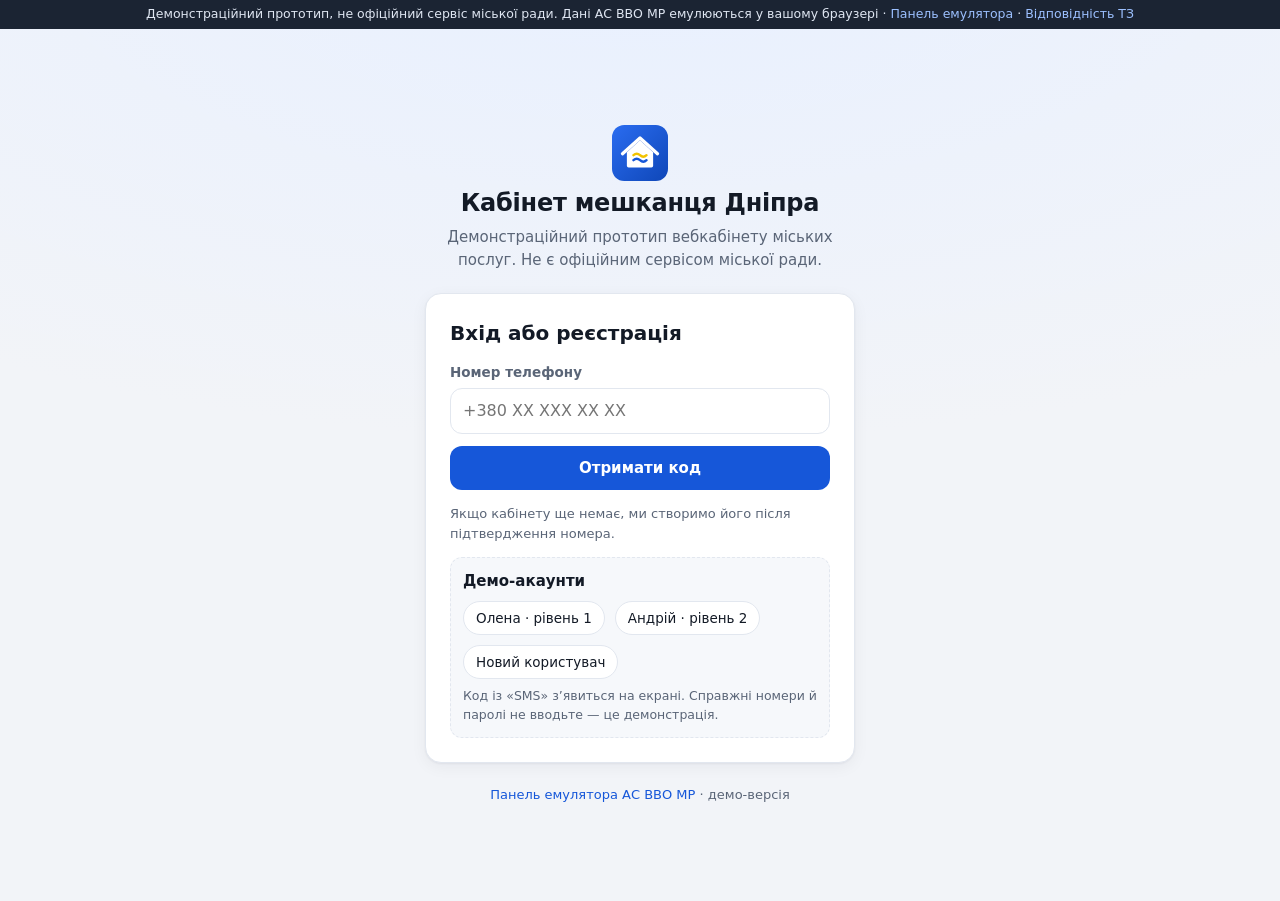
==== index.html @ 0089c043 "Кабінет мешканця Дніпра: демонстраційний прототип вебклієнта (PWA) Вхід з OTP і рівнями авторизації," ====
<!doctype html>
<html lang="uk">
<head>
<meta charset="utf-8">
<meta name="viewport" content="width=device-width, initial-scale=1, viewport-fit=cover">
<title>Кабінет мешканця Дніпра — демо</title>
<meta name="description" content="Демонстраційний прототип вебкабінету мешканця: міські сервіси, графіки відключень, паркування, медичний кабінет.">
<meta name="robots" content="noindex, nofollow">
<meta name="theme-color" content="#1657d9">
<link rel="manifest" href="manifest.webmanifest">
<link rel="icon" href="icons/icon.svg" type="image/svg+xml">
<link rel="apple-touch-icon" href="icons/icon-192.png">
<link rel="stylesheet" href="css/app.css">
</head>
<body>
<div id="demo-bar">Демонстраційний прототип, не офіційний сервіс міської ради. Дані АС ВВО МР емулюються у вашому браузері · <a href="#/emulator">Панель емулятора</a> · <a href="docs/vidpovidnist-tz.html">Відповідність ТЗ</a></div>
<div id="app">
  <aside id="nav"></aside>
  <main id="view" tabindex="-1"></main>
  <nav id="tabbar" aria-label="Основна навігація"></nav>
</div>
<div id="toasts" aria-live="polite"></div>
<noscript><p style="padding:24px">Для роботи кабінету потрібен JavaScript.</p></noscript>
<script type="module" src="js/main.js"></script>
</body>
</html>
---- css/app.css ----
:root {
  --bg: #f2f4f8; --surface: #fff; --surface2: #f6f8fb; --line: #e2e7ef; --text: #131a26; --muted: #5a6577;
  --pri: #1657d9; --pri-h: #0f47b8; --pri-soft: #e8f0ff; --on-pri: #fff;
  --ok: #1f8a53; --ok-soft: #e4f5ec; --warn: #b26a00; --warn-soft: #fff3dc; --err: #c93434; --err-soft: #fdeaea;
  --r: 16px; --r-sm: 10px; --shadow: 0 1px 2px rgba(16, 24, 40, .05), 0 4px 16px rgba(16, 24, 40, .05);
  --nav-w: 248px; color-scheme: light;
}
@media (prefers-color-scheme: dark) {
  :root { --bg: #0d1219; --surface: #161d28; --surface2: #1c2533; --line: #2a3546; --text: #e8edf5; --muted: #9aa7ba;
    --pri: #6c9dff; --pri-h: #8ab1ff; --pri-soft: #1b2a47; --on-pri: #08152e;
    --ok: #4cc38a; --ok-soft: #12301f; --warn: #f0b24a; --warn-soft: #33270f; --err: #ff7b7b; --err-soft: #3a1717;
    --shadow: 0 1px 2px rgba(0, 0, 0, .3); color-scheme: dark; }
}
* { box-sizing: border-box; }
html { -webkit-text-size-adjust: 100%; }
body { margin: 0; background: var(--bg); color: var(--text); font: 15px/1.5 system-ui, -apple-system, "Segoe UI", Roboto, "Helvetica Neue", Arial, sans-serif; }
h1, h2, h3, p { margin: 0; } h1 { font-size: 24px; line-height: 1.2; letter-spacing: -.01em; } h2 { font-size: 17px; display: flex; align-items: center; gap: 8px; flex-wrap: wrap; } h3 { font-size: 15px; margin-top: 6px; display: flex; align-items: center; gap: 6px; }
a { color: var(--pri); text-decoration: none; } a:hover { text-decoration: underline; }
small { font-size: 12.5px; color: var(--muted); display: block; }
button, input, select, textarea { font: inherit; color: inherit; }
button { cursor: pointer; } button:disabled { cursor: not-allowed; opacity: .55; }
:focus-visible { outline: 3px solid color-mix(in srgb, var(--pri) 55%, transparent); outline-offset: 2px; border-radius: 6px; }
.ic { width: 20px; height: 20px; flex: none; } .ic.big { width: 44px; height: 44px; color: var(--muted); }
.muted { color: var(--muted); } .sm { font-size: 13px; } .grow { flex: 1; min-width: 0; }
.row { display: flex; align-items: center; } .row.between { justify-content: space-between; } .row.end { justify-content: flex-end; } .row.gap { gap: 10px; } .row.wrap { flex-wrap: wrap; } .row.top { align-items: flex-start; }
.stack { display: flex; flex-direction: column; gap: 12px; }

/* каркас */
#demo-bar { background: #1b2433; color: #dfe6f2; font-size: 12.5px; padding: 5px 14px; text-align: center; }
#demo-bar a { color: #9cc0ff; }
#app { display: grid; grid-template-columns: var(--nav-w) minmax(0, 1fr); min-height: calc(100vh - 28px); }
#nav { background: var(--surface); border-right: 1px solid var(--line); padding: 18px 14px; display: flex; flex-direction: column; gap: 18px; position: sticky; top: 0; height: 100vh; }
.brand { display: flex; gap: 10px; align-items: center; color: var(--text); padding: 0 6px; } .brand:hover { text-decoration: none; } .brand b { display: block; line-height: 1.15; } .brand small { letter-spacing: .08em; text-transform: uppercase; font-size: 11px; }
#nav nav { display: flex; flex-direction: column; gap: 4px; flex: 1; }
#nav nav a, #tabbar a { display: flex; align-items: center; gap: 12px; padding: 10px 12px; border-radius: var(--r-sm); color: var(--muted); font-weight: 550; }
#nav nav a:hover { background: var(--surface2); text-decoration: none; color: var(--text); }
#nav nav a.on, #tabbar a.on { background: var(--pri-soft); color: var(--pri); }
.who { display: flex; gap: 10px; align-items: center; padding: 10px; border-radius: var(--r-sm); background: var(--surface2); color: var(--text); } .who:hover { text-decoration: none; } .who b { display: block; font-size: 14px; line-height: 1.2; margin-bottom: 3px; }
#view { padding: 26px clamp(16px, 3vw, 36px) 60px; max-width: 1180px; width: 100%; outline: none; }
.view { display: flex; flex-direction: column; gap: 16px; }
#tabbar { display: none; }
body.bare #nav, body.bare #tabbar { display: none !important; } body.bare #app { display: block; } body.bare #view { max-width: none; padding: 0; }
@media (max-width: 860px) {
  #app { display: block; } #nav { display: none; } #view { padding: 16px 16px 96px; }
  #tabbar { display: grid; grid-template-columns: repeat(4, 1fr); position: fixed; inset: auto 0 0 0; background: var(--surface); border-top: 1px solid var(--line); padding: 6px 8px calc(6px + env(safe-area-inset-bottom)); z-index: 20; gap: 4px; }
  #tabbar a { flex-direction: column; gap: 2px; font-size: 11.5px; padding: 6px 2px; justify-content: center; } h1 { font-size: 21px; }
}

/* базові компоненти */
.card { background: var(--surface); border: 1px solid var(--line); border-radius: var(--r); padding: 18px; box-shadow: var(--shadow); display: flex; flex-direction: column; gap: 12px; min-width: 0; }
.grid { display: grid; gap: 16px; } .grid.two, .home-grid { grid-template-columns: repeat(2, minmax(0, 1fr)); } .span2 { grid-column: span 2; } .svc-grid { grid-template-columns: repeat(auto-fill, minmax(280px, 1fr)); }
@media (max-width: 760px) { .grid.two, .home-grid { grid-template-columns: minmax(0, 1fr); } .span2 { grid-column: auto; } }
.btn { display: inline-flex; align-items: center; justify-content: center; gap: 8px; border: 1px solid transparent; background: var(--pri); color: var(--on-pri); padding: 10px 16px; border-radius: 12px; font-weight: 600; min-height: 42px; text-decoration: none !important; white-space: nowrap; }
.btn:hover:not(:disabled) { background: var(--pri-h); } .btn.block { width: 100%; } .btn.sm { padding: 6px 12px; min-height: 34px; font-size: 13.5px; border-radius: 10px; }
.btn.ghost { background: transparent; color: var(--pri); border-color: var(--line); } .btn.ghost:hover:not(:disabled) { background: var(--pri-soft); }
.btn.danger { background: var(--err); color: #fff; } .btn.danger:hover:not(:disabled) { filter: brightness(.92); background: var(--err); } .btn.light { background: #fff; color: #a31616; }
.icon-btn { border: 0; background: transparent; width: 38px; height: 38px; border-radius: 10px; display: inline-grid; place-items: center; color: var(--muted); flex: none; } .icon-btn:hover { background: var(--surface2); color: var(--text); } .icon-btn.on { color: var(--pri); background: var(--pri-soft); }
.link { border: 0; background: none; color: var(--pri); padding: 4px 0; font-weight: 550; } .link:hover { text-decoration: underline; }
.chip { border: 1px solid var(--line); background: var(--surface); border-radius: 999px; padding: 6px 12px; font-size: 13.5px; } .chip:hover { border-color: var(--pri); color: var(--pri); }
label { display: flex; flex-direction: column; gap: 5px; font-size: 13.5px; font-weight: 550; color: var(--muted); }
.input { border: 1px solid var(--line); background: var(--surface); border-radius: 12px; padding: 10px 12px; min-height: 44px; width: 100%; color: var(--text); font-weight: 400; font-size: 16px; }
.input:focus { outline: none; border-color: var(--pri); box-shadow: 0 0 0 3px var(--pri-soft); }
.input.otp { font-size: 26px; letter-spacing: .5em; text-align: center; font-variant-numeric: tabular-nums; } .plate-input { text-transform: uppercase; letter-spacing: .08em; font-weight: 600; }
.check { flex-direction: row; align-items: flex-start; gap: 10px; color: var(--text); font-weight: 400; font-size: 14.5px; } .check input { width: 18px; height: 18px; margin-top: 2px; accent-color: var(--pri); flex: none; }
fieldset { border: 0; padding: 0; margin: 0; display: flex; flex-direction: column; gap: 8px; } legend { font-size: 13.5px; font-weight: 550; color: var(--muted); padding: 0; margin-bottom: 6px; }
.seg-field label { flex-direction: row; align-items: center; gap: 8px; color: var(--text); font-weight: 400; }
.tag { display: inline-flex; align-items: center; gap: 4px; font-size: 11.5px; font-weight: 600; padding: 2px 8px; border-radius: 999px; background: var(--surface2); color: var(--muted); white-space: nowrap; }
.tag .ic { width: 13px; height: 13px; } .tag.demo { background: var(--warn-soft); color: var(--warn); font-weight: 600; } .tag.st-ok { background: var(--ok-soft); color: var(--ok); } .tag.st-info { background: var(--pri-soft); color: var(--pri); }
.lvl { display: inline-block; font-size: 12px; font-weight: 700; padding: 3px 10px; border-radius: 999px; white-space: nowrap; } .lvl0 { background: var(--surface2); color: var(--muted); border: 1px solid var(--line); } .lvl1 { background: var(--pri-soft); color: var(--pri); } .lvl2 { background: var(--ok-soft); color: var(--ok); }
.ava { width: 38px; height: 38px; border-radius: 50%; background: var(--pri); color: var(--on-pri); display: grid; place-items: center; font-weight: 700; flex: none; } .ava.sm { width: 32px; height: 32px; font-size: 13px; } .ava.big { width: 60px; height: 60px; font-size: 24px; }
.note { display: flex; gap: 10px; align-items: flex-start; background: var(--pri-soft); border-radius: var(--r-sm); padding: 10px 12px; font-size: 13.5px; } .note .ic { color: var(--pri); margin-top: 1px; } .note span { flex: 1; } .note.warn { background: var(--warn-soft); } .note.warn .ic { color: var(--warn); }
.empty { text-align: center; padding: 22px 12px; color: var(--muted); display: flex; flex-direction: column; gap: 8px; align-items: center; } .empty.err p { color: var(--err); }
.skel-wrap { display: flex; flex-direction: column; gap: 10px; } .skel { height: 44px; border-radius: 10px; background: linear-gradient(90deg, var(--surface2), var(--line), var(--surface2)); background-size: 200% 100%; animation: sk 1.2s infinite linear; } @keyframes sk { to { background-position: -200% 0; } }
@media (prefers-reduced-motion: reduce) { .skel { animation: none; } * { scroll-behavior: auto !important; transition: none !important; } }
.page-head { display: flex; align-items: center; gap: 8px; } .page-head .icon-btn { margin-left: -8px; color: var(--text); }
.table-wrap { overflow-x: auto; margin: 0 -6px; } .table-wrap.tall { max-height: 420px; overflow-y: auto; }
.table { width: 100%; border-collapse: collapse; font-size: 14px; } .table th { text-align: left; font-size: 12px; color: var(--muted); font-weight: 600; padding: 8px 6px; border-bottom: 1px solid var(--line); white-space: nowrap; position: sticky; top: 0; background: var(--surface); } .table td { padding: 9px 6px; border-bottom: 1px solid var(--line); vertical-align: middle; } .table tr:last-child td { border-bottom: 0; }
.table .num, .num { text-align: right; font-variant-numeric: tabular-nums; } .up { color: var(--err); } .dn { color: var(--ok); } .table tr.now td { background: var(--pri-soft); }
.hourly td { white-space: nowrap; }
.seg { display: inline-flex; background: var(--surface2); border: 1px solid var(--line); border-radius: 12px; padding: 3px; gap: 2px; max-width: 100%; } .seg > * { border: 0; background: transparent; padding: 7px 14px; border-radius: 9px; color: var(--muted); font-weight: 600; font-size: 14px; text-decoration: none !important; white-space: nowrap; } .seg > .on { background: var(--surface); color: var(--pri); box-shadow: var(--shadow); } .seg.wide { display: flex; } .seg.wide > * { flex: 1; text-align: center; } .seg.sm > * { padding: 4px 11px; font-size: 13px; }
.kv { display: flex; justify-content: space-between; align-items: center; gap: 12px; padding: 9px 0; border-bottom: 1px solid var(--line); } .kv:last-of-type { border-bottom: 0; } .kv b { font-weight: 550; overflow-wrap: anywhere; }
.navrow { display: flex; align-items: center; gap: 12px; padding: 12px 4px; border: 0; border-bottom: 1px solid var(--line); background: none; width: 100%; text-align: left; color: var(--text); font-weight: 500; text-decoration: none !important; } .navrow:last-child { border-bottom: 0; } .navrow span { flex: 1; } .navrow .ic:first-child { color: var(--muted); } .navrow .ic:last-child { color: var(--muted); width: 16px; } .navrow:hover { color: var(--pri); } .navrow.danger { color: var(--err); } .navrow.danger .ic { color: var(--err); }
.switch { flex-direction: row; align-items: center; gap: 12px; padding: 9px 0; border-bottom: 1px solid var(--line); color: var(--text); cursor: pointer; } .switch input { position: absolute; opacity: 0; width: 44px; height: 26px; margin: 0; cursor: pointer; } .switch .track { width: 44px; height: 26px; border-radius: 99px; background: var(--line); position: relative; flex: none; transition: background .15s; } .switch .track::after { content: ""; position: absolute; top: 3px; left: 3px; width: 20px; height: 20px; border-radius: 50%; background: #fff; box-shadow: 0 1px 3px rgba(0, 0, 0, .3); transition: transform .15s; } .switch input:checked + .track { background: var(--pri); } .switch input:checked + .track::after { transform: translateX(18px); } .switch input:focus-visible + .track { outline: 3px solid color-mix(in srgb, var(--pri) 55%, transparent); outline-offset: 2px; } .switch b { font-weight: 550; display: block; }

/* тости та модальні вікна */
#toasts { position: fixed; top: 14px; right: 14px; z-index: 100; display: flex; flex-direction: column; gap: 8px; max-width: min(380px, calc(100vw - 28px)); }
.toast { background: #1d2636; color: #fff; padding: 11px 14px; border-radius: 12px; box-shadow: 0 8px 28px rgba(0, 0, 0, .25); font-size: 14px; cursor: pointer; animation: tin .2s ease-out; display: block; } .toast .ic { vertical-align: -4px; } .toast.err { background: #b32626; } .toast.warn { background: #8a5200; } .toast.sms { background: #0f3d2a; border: 1px solid #2f9e6b; } .toast.hide { opacity: 0; transition: opacity .25s; } .toast small { color: rgba(255, 255, 255, .7); } .otp-demo { font-size: 20px; letter-spacing: .15em; font-variant-numeric: tabular-nums; }
@keyframes tin { from { transform: translateY(-8px); opacity: 0; } }
.modal-wrap { position: fixed; inset: 0; background: rgba(10, 16, 28, .55); z-index: 50; display: grid; place-items: center; padding: 16px; overflow-y: auto; }
.modal { background: var(--surface); border-radius: 18px; width: min(460px, 100%); box-shadow: 0 20px 60px rgba(0, 0, 0, .3); } .modal.wide { width: min(720px, 100%); }
.modal-head { display: flex; justify-content: space-between; align-items: center; padding: 14px 14px 0 20px; } .modal-head h3 { margin: 0; font-size: 17px; } .modal-body { padding: 12px 20px 20px; display: flex; flex-direction: column; gap: 14px; }
.pay-sum { font-size: 28px; font-weight: 700; } .doc-frame { width: 100%; height: min(60vh, 520px); border: 1px solid var(--line); border-radius: 10px; background: #fff; } .news-title { font-size: 20px; line-height: 1.3; }

/* вхід */
.auth { min-height: calc(100vh - 28px); display: flex; flex-direction: column; align-items: center; justify-content: center; gap: 22px; padding: 28px 16px; background: radial-gradient(1200px 500px at 50% -10%, var(--pri-soft), transparent); }
.auth-brand { text-align: center; max-width: 420px; display: flex; flex-direction: column; align-items: center; gap: 8px; } .auth-brand p { color: var(--muted); }
.auth-card { width: min(430px, 100%); padding: 24px; gap: 14px; } .auth-card h2 { font-size: 20px; } .auth-foot { font-size: 13px; color: var(--muted); }
.demo-box { border: 1px dashed var(--line); border-radius: 12px; padding: 12px; display: flex; flex-direction: column; gap: 8px; background: var(--surface2); }
.consent { border: 1px solid var(--line); border-radius: 12px; padding: 10px 12px; font-size: 13.5px; } .consent summary { cursor: pointer; font-weight: 600; } .consent p { margin-top: 8px; color: var(--muted); }

/* головна */
.hello { display: flex; justify-content: space-between; align-items: center; gap: 12px; }
.banner { display: flex; gap: 12px; align-items: center; background: var(--pri); color: var(--on-pri); padding: 14px 16px; border-radius: var(--r); text-decoration: none !important; } .banner div { flex: 1; } .banner b, .banner span { display: block; } .banner span { opacity: .9; font-size: 13.5px; }
.alert { display: flex; gap: 12px; align-items: center; padding: 12px 16px; border-radius: var(--r); border: 1px solid var(--line); background: var(--surface); flex-wrap: wrap; } .alert > div { flex: 1; min-width: 200px; } .alert b, .alert span { display: block; } .alert span { font-size: 13.5px; }
.alert .dot { width: 12px; height: 12px; border-radius: 50%; background: var(--muted); flex: none; }
.alert.on { background: #c22626; border-color: #c22626; color: #fff; } .alert.on .dot { background: #fff; animation: pulse 1.2s infinite; } .alert.off .dot { background: var(--ok); } .alert.na { background: var(--surface2); } .alert.na span { color: var(--muted); }
@keyframes pulse { 50% { opacity: .25; } }
.eco-now, .aqi-row { display: flex; gap: 14px; align-items: center; color: var(--text); text-decoration: none !important; padding: 8px; margin: -4px -8px; border-radius: 12px; } .eco-now:hover, .aqi-row:hover { background: var(--surface2); } .eco-now > div, .aqi-row > div { flex: 1; } .eco-now > div span, .aqi-row > div span { display: block; font-size: 13.5px; color: var(--muted); } .eco-now > .ic, .aqi-row > .ic { color: var(--muted); width: 16px; }
.wx { font-size: 34px; line-height: 1; color: inherit !important; } .wx.big { font-size: 64px; } .t { font-size: 34px; font-weight: 700; line-height: 1; letter-spacing: -.02em; }
.stats { display: grid; grid-template-columns: repeat(auto-fit, minmax(96px, 1fr)); gap: 8px; } .stats.three { grid-template-columns: repeat(3, 1fr); }
.stat { background: var(--surface2); border-radius: 12px; padding: 9px 11px; min-width: 0; } .stat b { display: block; font-size: 16px; font-variant-numeric: tabular-nums; } .stat span { font-size: 11.5px; color: var(--muted); }
.aqi-badge { min-width: 46px; height: 46px; padding: 0 8px; border-radius: 14px; color: #fff; display: inline-grid; place-items: center; font-weight: 700; font-size: 17px; flex: none; text-shadow: 0 1px 1px rgba(0, 0, 0, .25); } .aqi-badge.big { min-width: 72px; height: 72px; font-size: 28px; border-radius: 20px; } .aqi-badge.sm { min-width: 36px; height: 30px; font-size: 13px; border-radius: 9px; }
.fuel-row { display: grid; grid-template-columns: repeat(4, 1fr); gap: 8px; } .fuel-row div { border: 1px solid var(--line); border-radius: 12px; padding: 8px 10px; } .fuel-row b { font-variant-numeric: tabular-nums; }
.more { display: inline-flex; align-items: center; gap: 4px; font-weight: 600; font-size: 14px; margin-top: auto; } .more .ic { width: 15px; }
.news { display: grid; grid-template-columns: repeat(auto-fill, minmax(260px, 1fr)); gap: 10px; }
.news-item { text-align: left; border: 1px solid var(--line); background: var(--surface); border-radius: 14px; padding: 12px; display: flex; flex-direction: column; gap: 6px; align-items: flex-start; } .news-item:hover { border-color: var(--pri); } .news-item b { font-weight: 600; line-height: 1.35; }
.olist { display: flex; flex-direction: column; gap: 12px; } .oitem { border: 1px solid var(--line); border-radius: 14px; padding: 12px 14px; display: flex; flex-direction: column; gap: 8px; }
.obar { display: grid; grid-template-columns: repeat(48, 1fr); gap: 1px; height: 22px; border-radius: 6px; overflow: hidden; } .obar i { background: var(--ok-soft); } .obar i.off { background: #3a4252; } .obar i.maybe { background: repeating-linear-gradient(45deg, #c9ced8, #c9ced8 3px, #eef0f4 3px, #eef0f4 6px); }
@media (prefers-color-scheme: dark) { .obar i { background: #2f7d55; } .obar i.off { background: #05080d; outline: 1px solid #2a3546; } .obar i.maybe { background: repeating-linear-gradient(45deg, #5c6677, #5c6677 3px, #2a3546 3px, #2a3546 6px); } }
.oaxis { display: flex; justify-content: space-between; font-size: 11px; color: var(--muted); font-variant-numeric: tabular-nums; margin-top: -4px; } .osum { font-size: 14px; }
.k { display: inline-block; width: 10px; height: 10px; border-radius: 3px; margin-right: 5px; background: var(--ok); } .k.off { background: #3a4252; } .k.maybe { background: #b9bfca; }
.locked-inline { display: flex; gap: 10px; align-items: center; flex-wrap: wrap; color: var(--muted); } .lock-card { align-items: center; text-align: center; padding: 44px 20px; max-width: 520px; margin: 40px auto; }

/* погода, мапи */
.wx-now { flex-direction: row; flex-wrap: wrap; align-items: center; gap: 18px; } .wx-now .stats { flex: 1 1 320px; }
.days { display: flex; gap: 8px; overflow-x: auto; padding: 2px 2px 8px; scrollbar-width: thin; } .day { flex: 0 0 auto; min-width: 86px; border: 1px solid var(--line); background: var(--surface); border-radius: 14px; padding: 10px 8px; display: flex; flex-direction: column; align-items: center; gap: 3px; } .day.on { border-color: var(--pri); background: var(--pri-soft); } .day .wx { font-size: 24px; } .days.small .day { min-width: 78px; }
.aqi-top { flex-direction: row; align-items: center; gap: 16px; }
.map-layout { display: grid; grid-template-columns: minmax(0, 1fr) 330px; gap: 16px; align-items: start; } @media (max-width: 980px) { .map-layout { grid-template-columns: minmax(0, 1fr); } }
.map-card { padding: 8px; } .map { height: 460px; border-radius: 12px; overflow: hidden; z-index: 0; background: var(--surface2); } .map.tall { height: 520px; } @media (max-width: 760px) { .map, .map.tall { height: 360px; } }
.legend { display: flex; gap: 12px; flex-wrap: wrap; font-size: 12px; color: var(--muted); padding: 2px 6px 4px; } .legend i { display: inline-block; width: 12px; height: 12px; border-radius: 3px; margin-right: 4px; vertical-align: -2px; }
.side { max-height: 560px; } .st-list { display: flex; flex-direction: column; gap: 2px; overflow-y: auto; min-height: 0; margin: 0 -8px; }
.st { display: flex; gap: 10px; align-items: center; text-align: left; border: 0; background: none; padding: 8px; border-radius: 10px; width: 100%; } .st:hover { background: var(--surface2); } .st > span:last-child { flex: 1; min-width: 0; font-weight: 550; }
.aqi-pin { width: 34px; height: 34px; border-radius: 50%; color: #fff; display: grid; place-items: center; font: 700 12px system-ui; border: 2px solid #fff; box-shadow: 0 1px 5px rgba(0, 0, 0, .4); }
.pin-ic, .svc-ic { width: 36px; height: 36px; border-radius: 10px; background: var(--pri-soft); color: var(--pri); display: grid; place-items: center; flex: none; } .svc-ic { width: 46px; height: 46px; border-radius: 14px; } .svc-ic .ic { width: 24px; height: 24px; } .svc-ic.sm { width: 36px; height: 36px; border-radius: 10px; } .svc-ic.sm .ic { width: 20px; height: 20px; }
.leaflet-container { font: inherit; } .leaflet-popup-content { margin: 10px 12px; color: #131a26; }

/* сервіси */
.svc { flex-direction: row; align-items: center; gap: 14px; color: var(--text); text-decoration: none !important; } .svc:hover { border-color: var(--pri); } .svc > div { flex: 1; min-width: 0; } .svc b, .svc div span { display: block; } .svc div span { font-size: 13.5px; color: var(--muted); } .svc > .ic { color: var(--muted); width: 16px; } .svc.is-locked .svc-ic { background: var(--surface2); color: var(--muted); }
.req .docs { border-top: 1px solid var(--line); padding-top: 8px; display: flex; flex-direction: column; gap: 4px; } .docrow { display: flex; align-items: center; gap: 10px; } .docrow > .ic { color: var(--muted); }
.pat, .pick { display: flex; gap: 12px; align-items: flex-start; text-align: left; border: 1.5px solid var(--line); background: var(--surface); border-radius: 14px; padding: 14px; } .pat.on { border-color: var(--pri); background: var(--pri-soft); } .pick { flex-direction: row; align-items: center; box-shadow: none; } .pick:hover { border-color: var(--pri); } .pick > div { flex: 1; } .pick b, .pick span { display: block; } .pick span { font-size: 13.5px; color: var(--muted); } .pick > .ic:first-child { color: var(--pri); width: 26px; height: 26px; }
.crumbs { font-size: 13.5px; color: var(--muted); } .slots { display: grid; grid-template-columns: repeat(auto-fill, minmax(72px, 1fr)); gap: 8px; } .slot { border: 1px solid var(--line); background: var(--surface); border-radius: 10px; padding: 9px 0; font-weight: 600; font-variant-numeric: tabular-nums; } .slot:hover:not(:disabled) { border-color: var(--pri); background: var(--pri-soft); color: var(--pri); } .slot:disabled { text-decoration: line-through; background: var(--surface2); }
.appt, .car { display: flex; gap: 14px; align-items: center; padding: 10px 0; border-bottom: 1px solid var(--line); } .appt:last-of-type, .car:last-of-type { border-bottom: 0; } .appt.mute { opacity: .65; } .when { text-align: center; min-width: 62px; } .when b { font-size: 18px; display: block; font-variant-numeric: tabular-nums; } .past summary { cursor: pointer; color: var(--muted); font-size: 14px; padding: 6px 0; }
.plate { font: 700 15px/1 ui-monospace, "SF Mono", Menlo, Consolas, monospace; letter-spacing: .06em; border: 2px solid var(--text); border-radius: 7px; padding: 6px 9px 6px 20px; position: relative; white-space: nowrap; background: var(--surface); } .plate::before { content: ""; position: absolute; inset: 0 auto 0 0; width: 12px; background: linear-gradient(#1657d9 50%, #f2c300 50%); border-radius: 4px 0 0 4px; }
.tariff { flex-direction: row; align-items: center; gap: 12px; border: 1.5px solid var(--line); border-radius: 12px; padding: 12px; color: var(--text); cursor: pointer; } .tariff:has(input:checked) { border-color: var(--pri); background: var(--pri-soft); } .tariff div { flex: 1; } .tariff div b, .tariff div span { display: block; } .tariff div span { font-weight: 400; font-size: 13px; color: var(--muted); } .tariff input { accent-color: var(--pri); width: 18px; height: 18px; }
.fine { border: 1px solid var(--line); border-radius: 14px; padding: 14px; display: flex; flex-direction: column; gap: 8px; align-items: flex-start; } .fine > .row { width: 100%; } .fine .sum { font-size: 18px; } .fine.paid { opacity: .7; }
.acc-top { flex-direction: row; align-items: center; flex-wrap: wrap; gap: 16px; } .lvl-box { display: flex; flex-direction: column; gap: 6px; align-items: flex-end; text-align: right; max-width: 260px; } @media (max-width: 560px) { .lvl-box { align-items: flex-start; text-align: left; max-width: none; width: 100%; } }
.faq details { border-bottom: 1px solid var(--line); padding: 12px 0; } .faq details:last-child { border: 0; } .faq summary { cursor: pointer; font-weight: 600; } .faq p { margin-top: 8px; color: var(--muted); }
.log { display: flex; flex-direction: column; max-height: 520px; overflow-y: auto; } .logrow { display: grid; grid-template-columns: 140px 1fr; gap: 12px; padding: 8px 0 8px 10px; border-bottom: 1px solid var(--line); border-left: 3px solid var(--line); font-size: 14px; } .logrow time { color: var(--muted); font-variant-numeric: tabular-nums; font-size: 13px; } .logrow.warn { border-left-color: #e0a100; } .logrow.crit { border-left-color: var(--pri); } @media (max-width: 560px) { .logrow { grid-template-columns: 1fr; gap: 0; } }
.emu { max-width: 1100px; margin: 0 auto; padding: 24px 16px 60px; display: flex; flex-direction: column; gap: 16px; }
@media print { #demo-bar, #nav, #tabbar, #toasts { display: none !important; } }

@media (max-width: 560px) { .card > .stats, .wx-now .stats { grid-template-columns: repeat(2, 1fr); } .stats.three { grid-template-columns: repeat(3, 1fr) !important; } }
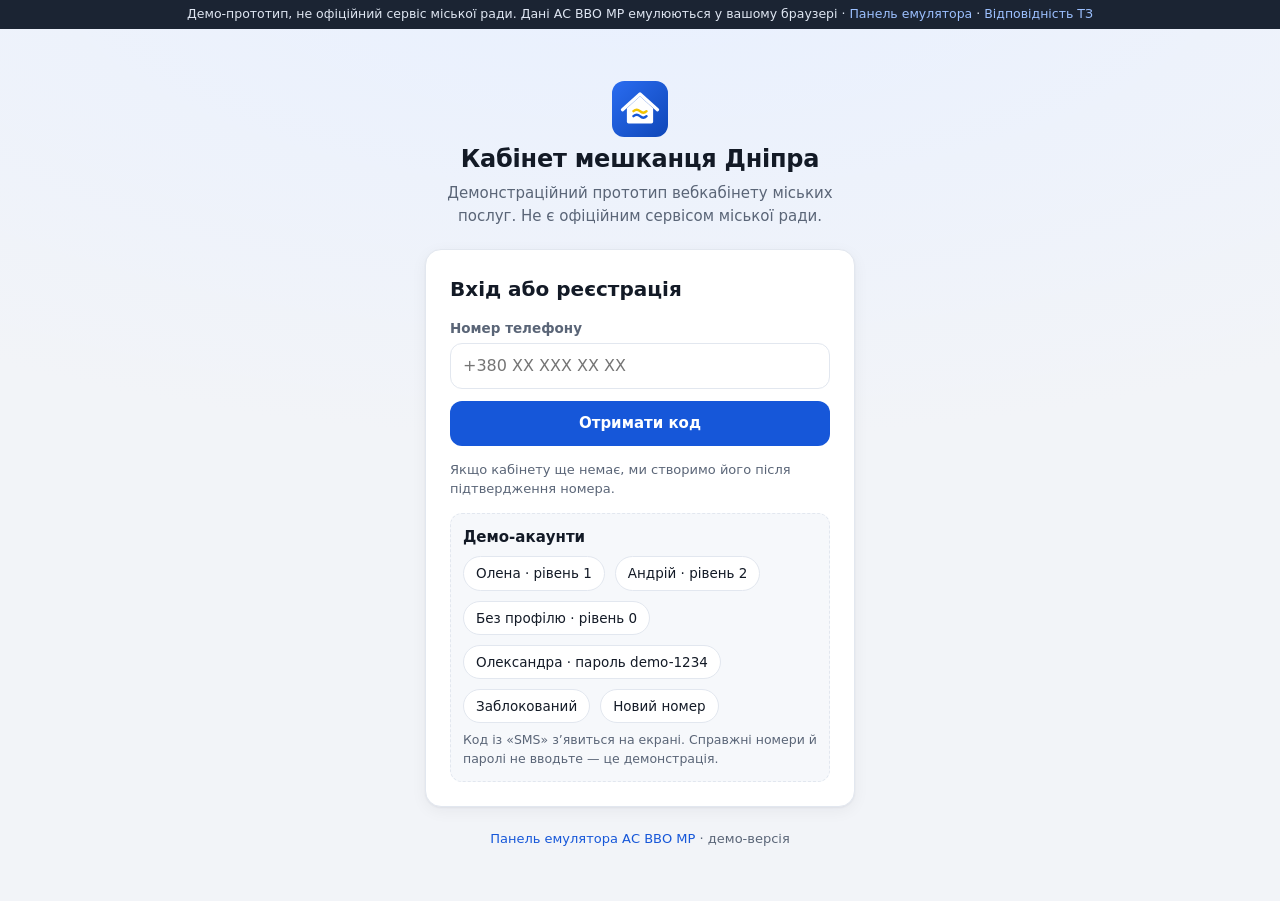
==== commit a2e6d07f: "Тестові дані, автотести та виправлення за результатами тестування - Тестові дані: 5 користувачів у р" ====
--- a/index.html
+++ b/index.html
@@ -13,7 +13,7 @@
 <link rel="stylesheet" href="css/app.css">
 </head>
 <body>
-<div id="demo-bar">Демонстраційний прототип, не офіційний сервіс міської ради. Дані АС ВВО МР емулюються у вашому браузері · <a href="#/emulator">Панель емулятора</a> · <a href="docs/vidpovidnist-tz.html">Відповідність ТЗ</a></div>
+<div id="demo-bar">Демо-прототип, не офіційний сервіс<span class="long"> міської ради. Дані АС ВВО МР емулюються у вашому браузері</span> · <a href="#/emulator">Панель емулятора</a> · <a href="docs/vidpovidnist-tz.html">Відповідність ТЗ</a></div>
 <div id="app">
   <aside id="nav"></aside>
   <main id="view" tabindex="-1"></main>
--- a/css/app.css
+++ b/css/app.css
@@ -1,7 +1,7 @@
 :root {
   --bg: #f2f4f8; --surface: #fff; --surface2: #f6f8fb; --line: #e2e7ef; --text: #131a26; --muted: #5a6577;
   --pri: #1657d9; --pri-h: #0f47b8; --pri-soft: #e8f0ff; --on-pri: #fff;
-  --ok: #1f8a53; --ok-soft: #e4f5ec; --warn: #b26a00; --warn-soft: #fff3dc; --err: #c93434; --err-soft: #fdeaea;
+  --ok: #17693f; --ok-soft: #e4f5ec; --warn: #8a5200; --warn-soft: #fff3dc; --err: #c93434; --err-soft: #fdeaea;
   --r: 16px; --r-sm: 10px; --shadow: 0 1px 2px rgba(16, 24, 40, .05), 0 4px 16px rgba(16, 24, 40, .05);
   --nav-w: 248px; color-scheme: light;
 }
@@ -109,7 +109,7 @@
 .wx { font-size: 34px; line-height: 1; color: inherit !important; } .wx.big { font-size: 64px; } .t { font-size: 34px; font-weight: 700; line-height: 1; letter-spacing: -.02em; }
 .stats { display: grid; grid-template-columns: repeat(auto-fit, minmax(96px, 1fr)); gap: 8px; } .stats.three { grid-template-columns: repeat(3, 1fr); }
 .stat { background: var(--surface2); border-radius: 12px; padding: 9px 11px; min-width: 0; } .stat b { display: block; font-size: 16px; font-variant-numeric: tabular-nums; } .stat span { font-size: 11.5px; color: var(--muted); }
-.aqi-badge { min-width: 46px; height: 46px; padding: 0 8px; border-radius: 14px; color: #fff; display: inline-grid; place-items: center; font-weight: 700; font-size: 17px; flex: none; text-shadow: 0 1px 1px rgba(0, 0, 0, .25); } .aqi-badge.big { min-width: 72px; height: 72px; font-size: 28px; border-radius: 20px; } .aqi-badge.sm { min-width: 36px; height: 30px; font-size: 13px; border-radius: 9px; }
+.aqi-badge { min-width: 46px; height: 46px; padding: 0 8px; border-radius: 14px; display: inline-grid; place-items: center; font-weight: 700; font-size: 17px; flex: none; } .aqi-badge.big { min-width: 72px; height: 72px; font-size: 28px; border-radius: 20px; } .aqi-badge.sm { min-width: 36px; height: 30px; font-size: 13px; border-radius: 9px; }
 .fuel-row { display: grid; grid-template-columns: repeat(4, 1fr); gap: 8px; } .fuel-row div { border: 1px solid var(--line); border-radius: 12px; padding: 8px 10px; } .fuel-row b { font-variant-numeric: tabular-nums; }
 .more { display: inline-flex; align-items: center; gap: 4px; font-weight: 600; font-size: 14px; margin-top: auto; } .more .ic { width: 15px; }
 .news { display: grid; grid-template-columns: repeat(auto-fill, minmax(260px, 1fr)); gap: 10px; }
@@ -130,7 +130,7 @@
 .legend { display: flex; gap: 12px; flex-wrap: wrap; font-size: 12px; color: var(--muted); padding: 2px 6px 4px; } .legend i { display: inline-block; width: 12px; height: 12px; border-radius: 3px; margin-right: 4px; vertical-align: -2px; }
 .side { max-height: 560px; } .st-list { display: flex; flex-direction: column; gap: 2px; overflow-y: auto; min-height: 0; margin: 0 -8px; }
 .st { display: flex; gap: 10px; align-items: center; text-align: left; border: 0; background: none; padding: 8px; border-radius: 10px; width: 100%; } .st:hover { background: var(--surface2); } .st > span:last-child { flex: 1; min-width: 0; font-weight: 550; }
-.aqi-pin { width: 34px; height: 34px; border-radius: 50%; color: #fff; display: grid; place-items: center; font: 700 12px system-ui; border: 2px solid #fff; box-shadow: 0 1px 5px rgba(0, 0, 0, .4); }
+.aqi-pin { width: 34px; height: 34px; border-radius: 50%; display: grid; place-items: center; font: 700 12px system-ui; border: 2px solid #fff; box-shadow: 0 1px 5px rgba(0, 0, 0, .4); }
 .pin-ic, .svc-ic { width: 36px; height: 36px; border-radius: 10px; background: var(--pri-soft); color: var(--pri); display: grid; place-items: center; flex: none; } .svc-ic { width: 46px; height: 46px; border-radius: 14px; } .svc-ic .ic { width: 24px; height: 24px; } .svc-ic.sm { width: 36px; height: 36px; border-radius: 10px; } .svc-ic.sm .ic { width: 20px; height: 20px; }
 .leaflet-container { font: inherit; } .leaflet-popup-content { margin: 10px 12px; color: #131a26; }
 
@@ -150,3 +150,24 @@
 @media print { #demo-bar, #nav, #tabbar, #toasts { display: none !important; } }
 
 @media (max-width: 560px) { .card > .stats, .wx-now .stats { grid-template-columns: repeat(2, 1fr); } .stats.three { grid-template-columns: repeat(3, 1fr) !important; } }
+
+/* виправлення за результатами прогону на вузьких екранах */
+.fuel-row { grid-template-columns: repeat(4, minmax(0, 1fr)); }
+.seg.wide > * { flex: 1 1 0; min-width: 0; padding-inline: 6px; }
+.link { min-height: 36px; }
+.stats, .stats.three { grid-template-columns: repeat(auto-fit, minmax(0, 1fr)); grid-auto-flow: row; }
+.stats { grid-template-columns: repeat(auto-fit, minmax(96px, 1fr)); } .stats.three { grid-template-columns: repeat(3, minmax(0, 1fr)); }
+@media (max-width: 400px) { .fuel-row { grid-template-columns: repeat(2, minmax(0, 1fr)); } .seg.wide > * { font-size: 13px; } .seg > * { padding-inline: 10px; } #view { padding-inline: 12px; } .card { padding: 14px; } }
+.req .row.top { flex-wrap: wrap; } .req .row.top .grow { flex: 1 1 170px; }
+@media (max-width: 560px) { #demo-bar .long { display: none; } }
+@media (min-width: 1500px) { #view { margin-inline: auto; } }
+/* довгі слова без пробілів (назви, адреси, пошта) переносяться, а не розпирають сторінку */
+.view, .modal-body, .who, .toast { overflow-wrap: anywhere; }
+.card > *, .row > *, .kv > *, .car > *, .appt > *, .svc > *, .pat > *, .st > * { min-width: 0; }
+.btn, .tag, .lvl, .plate, .chip, .seg > * { overflow-wrap: normal; flex-shrink: 0; }
+.seg.wide > * { flex-shrink: 1; }
+.tag { max-width: 100%; overflow: hidden; text-overflow: ellipsis; flex-shrink: 1; }
+.news { grid-template-columns: repeat(auto-fill, minmax(min(260px, 100%), 1fr)); } .news-item { min-width: 0; } .news-item > * { max-width: 100%; }
+.oitem > .row > div:first-child { flex: 1 1 0; }
+.modal-wrap { grid-template-columns: minmax(0, 1fr); justify-items: center; } .modal { min-width: 0; max-width: 100%; }
+.modal-body .row { flex-wrap: wrap; } .modal-body .btn { flex-shrink: 1; white-space: normal; }
